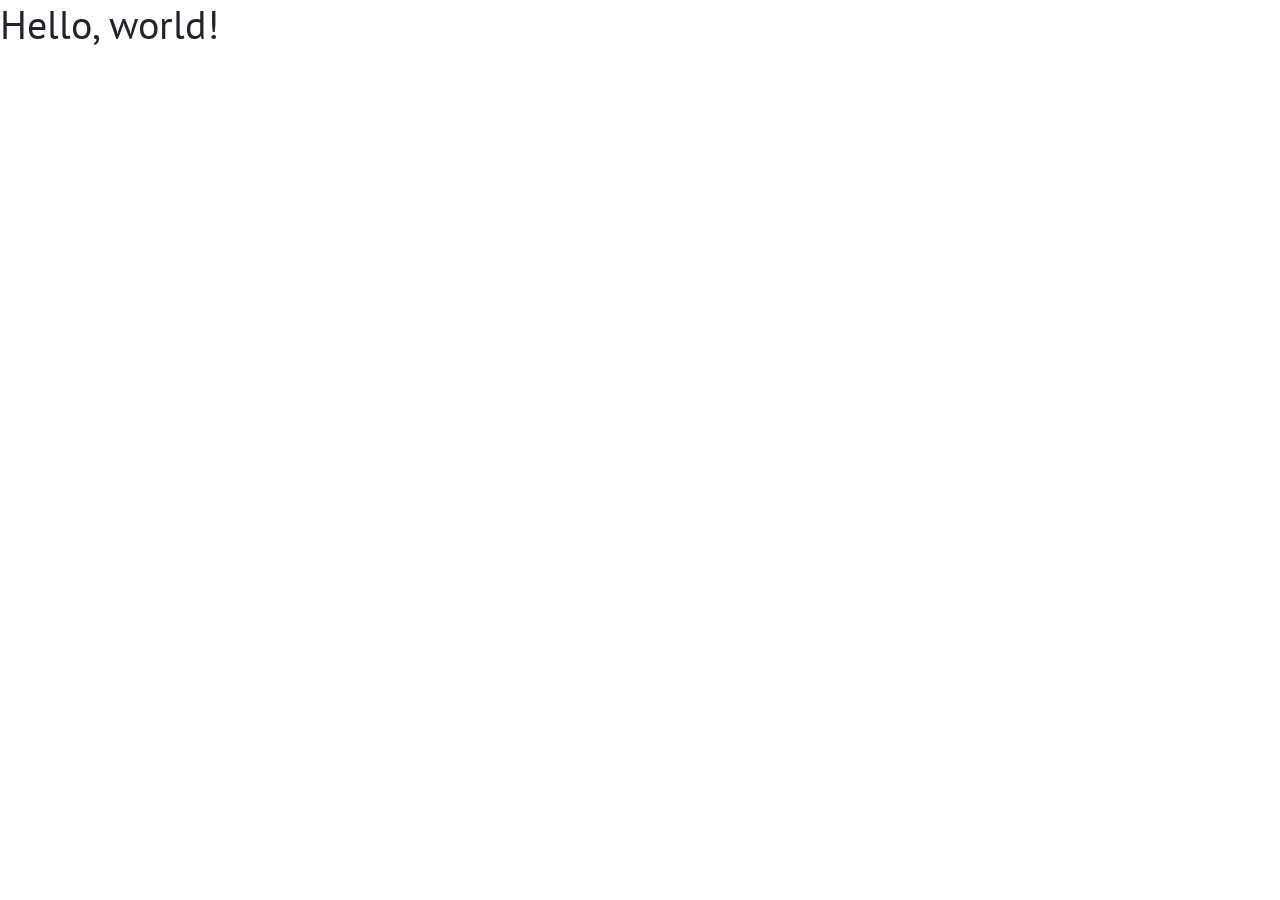
==== index.html @ e53077b6 "initial commit" ====
<!DOCTYPE html>
<html lang="en">
  <head>
    <meta charset="utf-8" />
    <meta name="viewport" content="width=device-width, initial-scale=1" />
    <title>CreaNova Academy</title>

    <!-- google fonts  -->
    <link rel="preconnect" href="https://fonts.googleapis.com" />
    <link rel="preconnect" href="https://fonts.gstatic.com" crossorigin />
    <link
      href="https://fonts.googleapis.com/css2?family=PT+Sans:ital,wght@0,400;0,700;1,400;1,700&display=swap"
      rel="stylesheet"
    />

    <!-- bootstrap cdn  -->
    <link
      href="https://cdn.jsdelivr.net/npm/bootstrap@5.3.8/dist/css/bootstrap.min.css"
      rel="stylesheet"
      integrity="sha384-sRIl4kxILFvY47J16cr9ZwB07vP4J8+LH7qKQnuqkuIAvNWLzeN8tE5YBujZqJLB"
      crossorigin="anonymous"
    />

    <!-- bootstrap icons  -->
    <link
      rel="stylesheet"
      href="https://cdn.jsdelivr.net/npm/bootstrap-icons@1.13.1/font/bootstrap-icons.min.css"
    />

    <!-- external stylesheet  -->
    <link rel="stylesheet" href="style.css" />
  </head>
  <body>
    <h1>Hello, world!</h1>

    <!-- bootstrap cdn js  -->
    <script
      src="https://cdn.jsdelivr.net/npm/bootstrap@5.3.8/dist/js/bootstrap.bundle.min.js"
      integrity="sha384-FKyoEForCGlyvwx9Hj09JcYn3nv7wiPVlz7YYwJrWVcXK/BmnVDxM+D2scQbITxI"
      crossorigin="anonymous"
    ></script>
  </body>
</html>
---- style.css ----
body {
  font-family: "PT Sans", sans-serif;
}
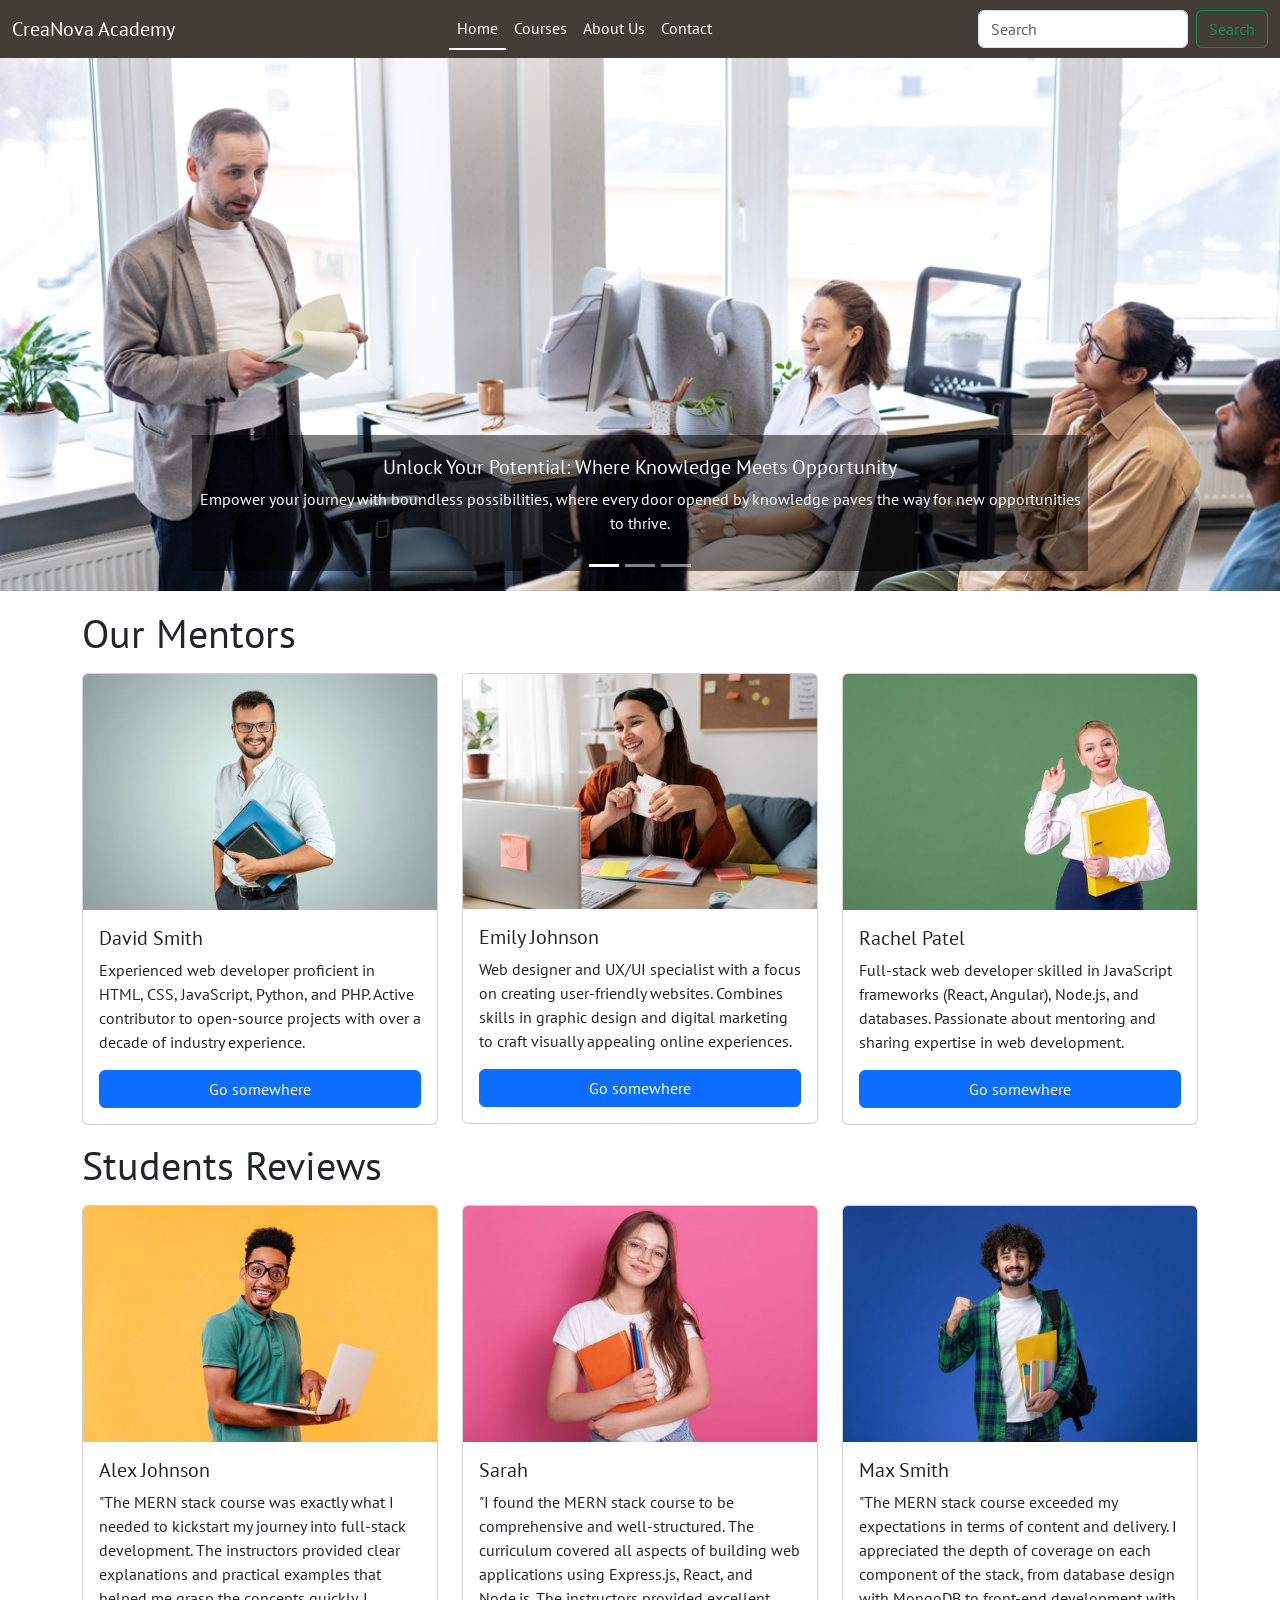
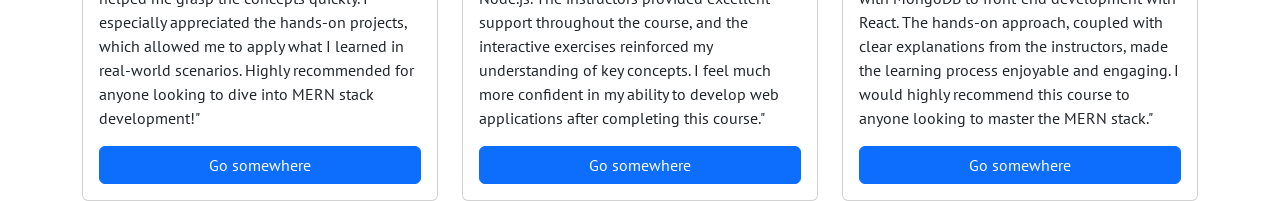
==== commit e56e8490: "added our metors and student review section" ====
--- a/index.html
+++ b/index.html
@@ -31,8 +31,281 @@
     <link rel="stylesheet" href="style.css" />
   </head>
   <body>
-    <h1>Hello, world!</h1>
-
+    <!-- navbar  -->
+    <nav class="navbar navbar-expand-lg bg-navbar">
+      <div class="container-fluid">
+        <!-- brand  -->
+        <a class="navbar-brand" href="#">CreaNova Academy </a>
+
+        <!-- toogler icon  -->
+        <button
+          class="navbar-toggler"
+          type="button"
+          data-bs-toggle="collapse"
+          data-bs-target="#navbarTogglerDemo02"
+          aria-controls="navbarTogglerDemo02"
+          aria-expanded="false"
+          aria-label="Toggle navigation"
+        >
+          <span class="navbar-toggler-icon"></span>
+        </button>
+
+        <div class="collapse navbar-collapse" id="navbarTogglerDemo02">
+          <!-- menu  -->
+          <ul class="navbar-nav mx-auto mb-2 mb-lg-0">
+            <li class="nav-item">
+              <a class="nav-link active" aria-current="page" href="#">Home</a>
+            </li>
+            <li class="nav-item">
+              <a class="nav-link" href="#">Courses </a>
+            </li>
+            <li class="nav-item">
+              <a class="nav-link" href="#">About Us</a>
+            </li>
+            <li class="nav-item">
+              <a class="nav-link" href="#">Contact</a>
+            </li>
+          </ul>
+
+          <!-- search form  -->
+          <form class="d-flex" role="search">
+            <input
+              class="form-control me-2"
+              type="search"
+              placeholder="Search"
+              aria-label="Search"
+            />
+            <button class="btn btn-outline-success" type="submit">
+              Search
+            </button>
+          </form>
+        </div>
+      </div>
+    </nav>
+
+    <!-- slider  -->
+    <div id="slider" class="carousel slide">
+      <!-- indicators  -->
+      <div class="carousel-indicators">
+        <button
+          type="button"
+          data-bs-target="#slider"
+          data-bs-slide-to="0"
+          class="active"
+          aria-current="true"
+          aria-label="Slide 1"
+        ></button>
+
+        <button
+          type="button"
+          data-bs-target="#slider"
+          data-bs-slide-to="1"
+          aria-label="Slide 2"
+        ></button>
+
+        <button
+          type="button"
+          data-bs-target="#slider"
+          data-bs-slide-to="2"
+          aria-label="Slide 3"
+        ></button>
+      </div>
+
+      <!-- carousel inner  -->
+      <div class="carousel-inner">
+        <div class="carousel-item active">
+          <img src="image/slier-image1.png" class="d-block w-100" alt="..." />
+          <div class="carousel-caption d-none d-md-block">
+            <h5>Unlock Your Potential: Where Knowledge Meets Opportunity</h5>
+            <p>
+              Empower your journey with boundless possibilities, where every
+              door opened by knowledge paves the way for new opportunities to
+              thrive.
+            </p>
+          </div>
+        </div>
+
+        <div class="carousel-item">
+          <img src="image/slier-image2.png" class="d-block w-100" alt="..." />
+          <div class="carousel-caption d-none d-md-block">
+            <h5>Inspiring Minds, Igniting Futures</h5>
+            <p>
+              gnite your future through inspired learning, where each lesson
+              sparks the flames of curiosity and fuels the path toward success.
+            </p>
+          </div>
+        </div>
+
+        <div class="carousel-item">
+          <img src="image/slier-image3.png" class="d-block w-100" alt="..." />
+          <div class="carousel-caption d-none d-md-block">
+            <h5>Building Tomorrow's Leaders Today</h5>
+            <p>
+              Shape tomorrow's leaders with us, today, as we cultivate the
+              skills, values, and vision necessary for impactful leadership in
+              an ever-evolving world.
+            </p>
+          </div>
+        </div>
+      </div>
+
+      <!-- previous btn  -->
+      <button
+        class="carousel-control-prev"
+        type="button"
+        data-bs-target="#slider"
+        data-bs-slide="prev"
+      >
+        <span class="carousel-control-prev-icon" aria-hidden="true"></span>
+        <span class="visually-hidden">Previous</span>
+      </button>
+
+      <!-- next btn  -->
+      <button
+        class="carousel-control-next"
+        type="button"
+        data-bs-target="#slider"
+        data-bs-slide="next"
+      >
+        <span class="carousel-control-next-icon" aria-hidden="true"></span>
+        <span class="visually-hidden">Next</span>
+      </button>
+    </div>
+
+    <!-- our mentors section  -->
+    <section id="our-mentors" class="mt-3">
+      <div class="container">
+        <h1>Our Mentors</h1>
+
+        <div class="row">
+          <div class="col-md-6 col-lg-4 mt-2">
+            <div class="card">
+              <img src="image/teacher-1.jpg" class="card-img-top" alt="..." />
+              <div class="card-body">
+                <h5 class="card-title">David Smith</h5>
+                <p class="card-text">
+                  Experienced web developer proficient in HTML, CSS, JavaScript,
+                  Python, and PHP. Active contributor to open-source projects
+                  with over a decade of industry experience.
+                </p>
+                <div class="d-grid">
+                  <a href="#" class="btn btn-primary">Go somewhere</a>
+                </div>
+              </div>
+            </div>
+          </div>
+
+          <div class="col-md-6 col-lg-4 mt-2">
+            <div class="card">
+              <img src="image/teacher-2.jpg" class="card-img-top" alt="..." />
+              <div class="card-body">
+                <h5 class="card-title">Emily Johnson</h5>
+                <p class="card-text">
+                  Web designer and UX/UI specialist with a focus on creating
+                  user-friendly websites. Combines skills in graphic design and
+                  digital marketing to craft visually appealing online
+                  experiences.
+                </p>
+                <div class="d-grid">
+                  <a href="#" class="btn btn-primary">Go somewhere</a>
+                </div>
+              </div>
+            </div>
+          </div>
+
+          <div class="col-md-6 col-lg-4 mt-2">
+            <div class="card">
+              <img src="image/teacher-3.jpg" class="card-img-top" alt="..." />
+              <div class="card-body">
+                <h5 class="card-title">Rachel Patel</h5>
+                <p class="card-text">
+                  Full-stack web developer skilled in JavaScript frameworks
+                  (React, Angular), Node.js, and databases. Passionate about
+                  mentoring and sharing expertise in web development.
+                </p>
+                <div class="d-grid">
+                  <a href="#" class="btn btn-primary">Go somewhere</a>
+                </div>
+              </div>
+            </div>
+          </div>
+        </div>
+      </div>
+    </section>
+
+    <!-- student review  -->
+    <section id="student-review" class="mt-3">
+      <div class="container">
+        <h1>Students Reviews</h1>
+
+        <div class="row">
+          <div class="col-md-6 col-lg-4 mt-2">
+            <div class="card">
+              <img src="image/student-1.jpg" class="card-img-top" alt="..." />
+              <div class="card-body">
+                <h5 class="card-title">Alex Johnson</h5>
+                <p class="card-text">
+                  "The MERN stack course was exactly what I needed to kickstart
+                  my journey into full-stack development. The instructors
+                  provided clear explanations and practical examples that helped
+                  me grasp the concepts quickly. I especially appreciated the
+                  hands-on projects, which allowed me to apply what I learned in
+                  real-world scenarios. Highly recommended for anyone looking to
+                  dive into MERN stack development!"
+                </p>
+                <div class="d-grid">
+                  <a href="#" class="btn btn-primary">Go somewhere</a>
+                </div>
+              </div>
+            </div>
+          </div>
+
+          <div class="col-md-6 col-lg-4 mt-2">
+            <div class="card">
+              <img src="image/student-2.jpg" class="card-img-top" alt="..." />
+              <div class="card-body">
+                <h5 class="card-title">Sarah</h5>
+                <p class="card-text">
+                  "I found the MERN stack course to be comprehensive and
+                  well-structured. The curriculum covered all aspects of
+                  building web applications using Express.js, React, and
+                  Node.js. The instructors provided excellent support throughout
+                  the course, and the interactive exercises reinforced my
+                  understanding of key concepts. I feel much more confident in
+                  my ability to develop web applications after completing this
+                  course."
+                </p>
+                <div class="d-grid">
+                  <a href="#" class="btn btn-primary">Go somewhere</a>
+                </div>
+              </div>
+            </div>
+          </div>
+
+          <div class="col-md-6 col-lg-4 mt-2">
+            <div class="card">
+              <img src="image/student-3.jpg" class="card-img-top" alt="..." />
+              <div class="card-body">
+                <h5 class="card-title">Max Smith</h5>
+                <p class="card-text">
+                  "The MERN stack course exceeded my expectations in terms of
+                  content and delivery. I appreciated the depth of coverage on
+                  each component of the stack, from database design with MongoDB
+                  to front-end development with React. The hands-on approach,
+                  coupled with clear explanations from the instructors, made the
+                  learning process enjoyable and engaging. I would highly
+                  recommend this course to anyone looking to master the MERN
+                  stack."
+                </p>
+                <div class="d-grid">
+                  <a href="#" class="btn btn-primary">Go somewhere</a>
+                </div>
+              </div>
+            </div>
+          </div>
+        </div>
+      </div>
+    </section>
     <!-- bootstrap cdn js  -->
     <script
       src="https://cdn.jsdelivr.net/npm/bootstrap@5.3.8/dist/js/bootstrap.bundle.min.js"
--- a/style.css
+++ b/style.css
@@ -1,3 +1,26 @@
 body {
   font-family: "PT Sans", sans-serif;
 }
+
+.bg-navbar {
+  background-color: #423e37;
+}
+
+.navbar a {
+  color: #fff;
+}
+.navbar a:hover {
+  color: #fff;
+}
+.active {
+  color: #fff !important;
+  border-bottom: 2px solid #fff;
+}
+.nav-link:hover {
+  border-bottom: 2px solid #fff;
+}
+
+/* slider  */
+.carousel-caption {
+  background-color: rgba(0, 0, 0, 0.5);
+}
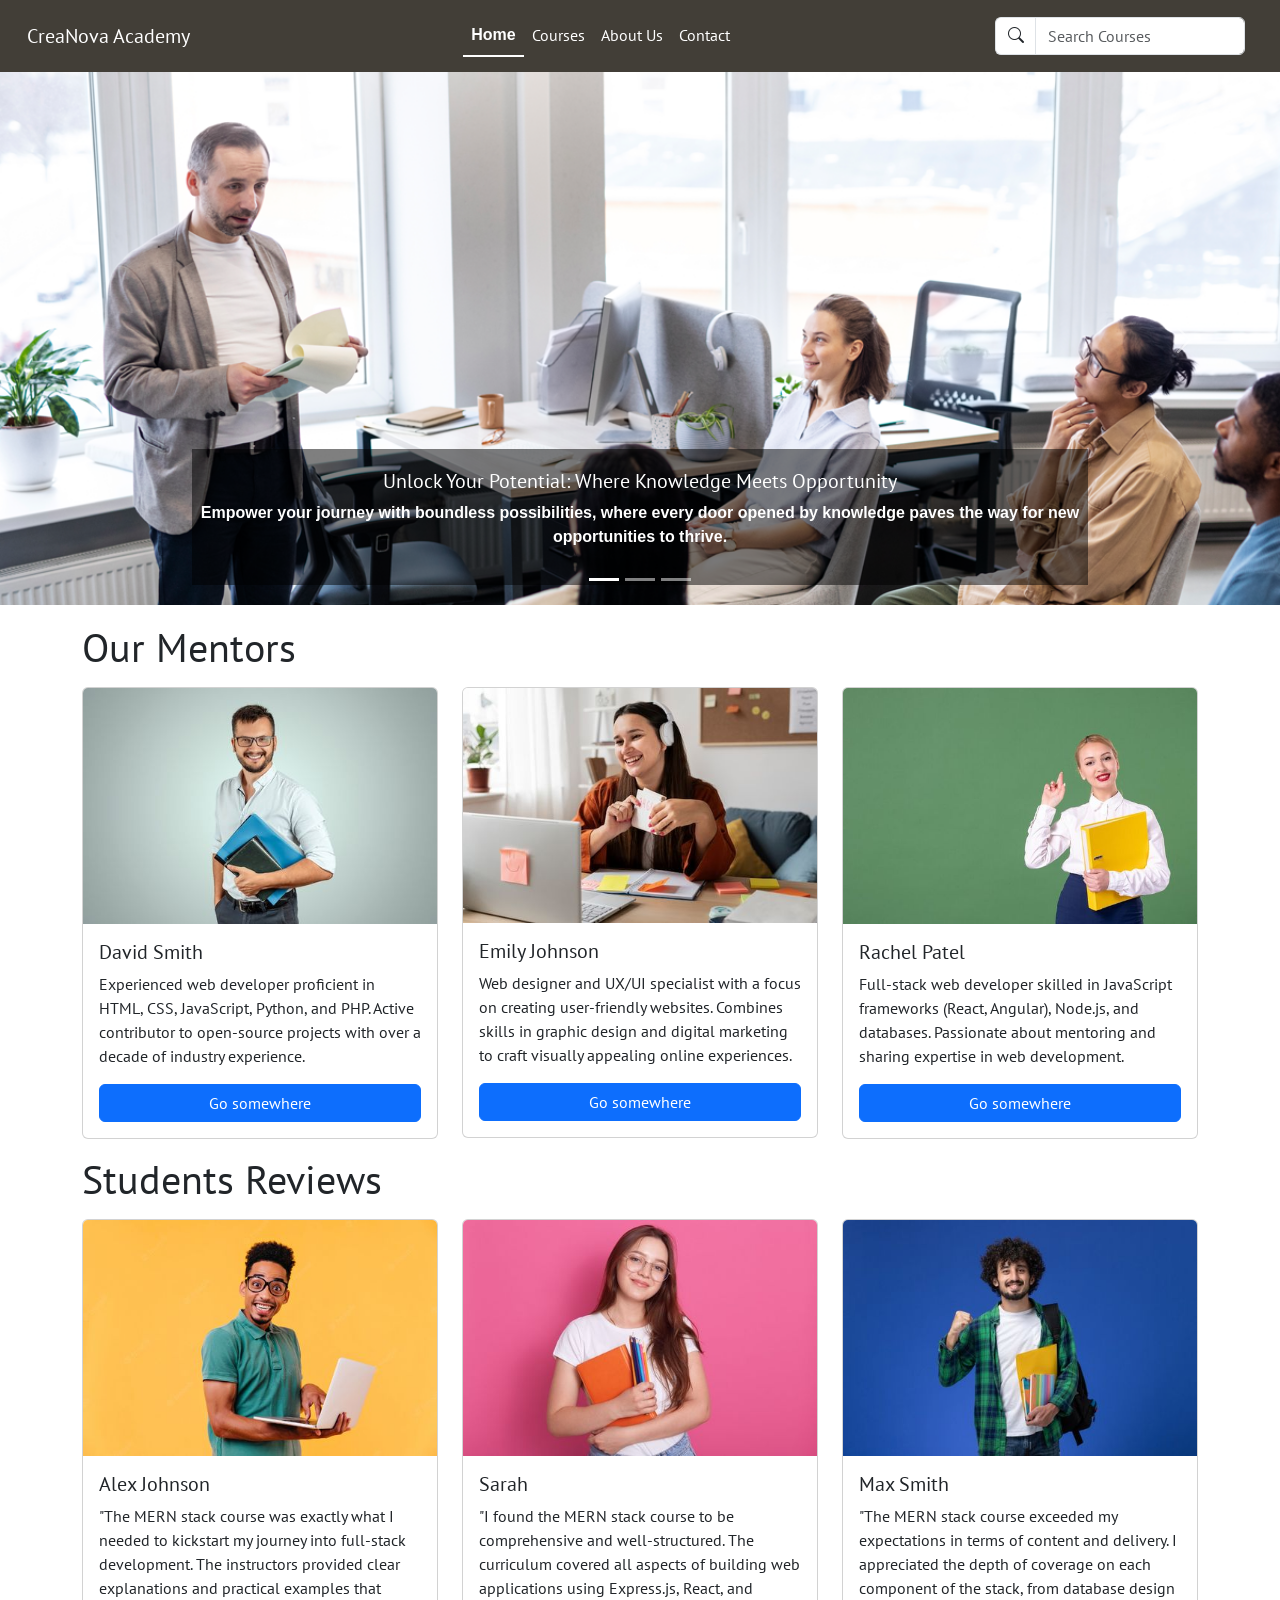
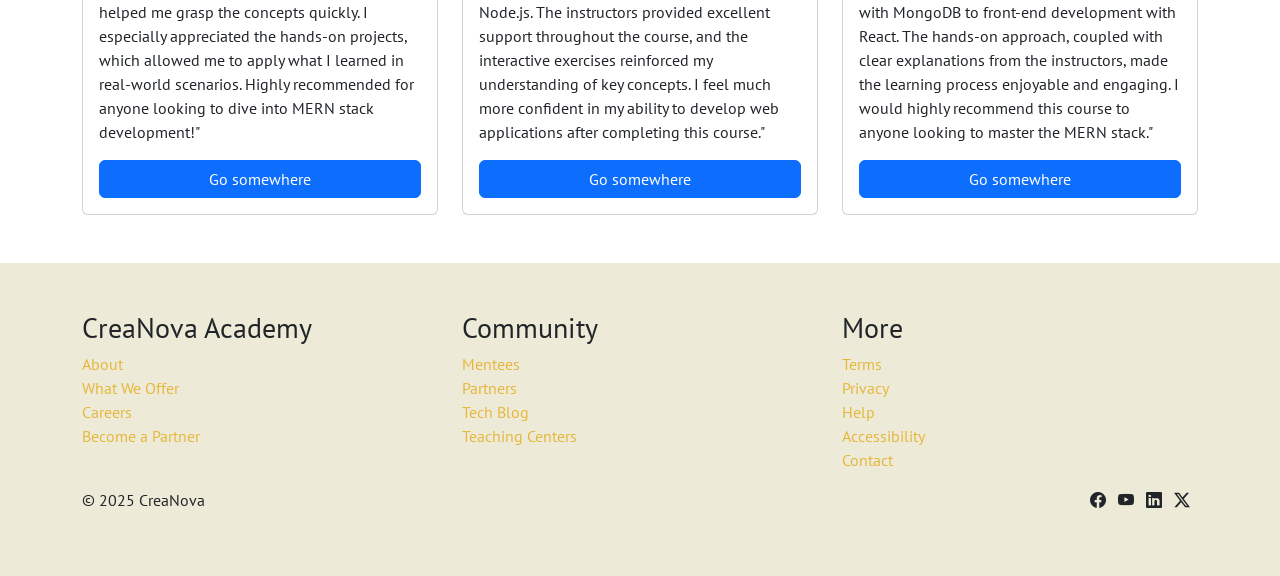
==== commit d3e05f60: "add page" ====
--- a/index.html
+++ b/index.html
@@ -54,30 +54,38 @@
           <!-- menu  -->
           <ul class="navbar-nav mx-auto mb-2 mb-lg-0">
             <li class="nav-item">
-              <a class="nav-link active" aria-current="page" href="#">Home</a>
+              <a class="nav-link active" aria-current="page" href="index.html"
+                >Home</a
+              >
             </li>
             <li class="nav-item">
-              <a class="nav-link" href="#">Courses </a>
+              <a class="nav-link" href="courses.html">Courses </a>
             </li>
             <li class="nav-item">
-              <a class="nav-link" href="#">About Us</a>
+              <a class="nav-link" href="about.html">About Us</a>
             </li>
             <li class="nav-item">
-              <a class="nav-link" href="#">Contact</a>
+              <a class="nav-link" href="contact.html">Contact</a>
             </li>
           </ul>
 
           <!-- search form  -->
           <form class="d-flex" role="search">
-            <input
-              class="form-control me-2"
-              type="search"
-              placeholder="Search"
-              aria-label="Search"
-            />
-            <button class="btn btn-outline-success" type="submit">
+            <div class="input-group">
+              <span class="input-group-text bg-white border-end-0">
+                <i class="bi bi-search bi-primary"></i>
+              </span>
+              <input
+                class="form-control me-2"
+                type="search"
+                placeholder="Search Courses"
+                aria-label="Search"
+              />
+
+              <!-- <button class="btn btn-outline-success" type="submit">
               Search
-            </button>
+            </button> -->
+            </div>
           </form>
         </div>
       </div>
@@ -306,6 +314,78 @@
         </div>
       </div>
     </section>
+
+    <!-- footer section  -->
+    <footer class="bg-footer mt-5">
+      <div class="container py-5">
+        <div class="row">
+          <div class="col-md-4">
+            <div class="text-center text-md-start">
+              <h3>CreaNova Academy</h3>
+              <ul class="list-unstyled">
+                <li><a href="#" class="text-decoration-none">About</a></li>
+                <li>
+                  <a href="#" class="text-decoration-none">What We Offer</a>
+                </li>
+                <li><a href="#" class="text-decoration-none">Careers</a></li>
+                <li>
+                  <a href="#" class="text-decoration-none">Become a Partner</a>
+                </li>
+              </ul>
+            </div>
+          </div>
+
+          <div class="col-md-4">
+            <div class="text-center text-md-start">
+              <h3>Community</h3>
+              <ul class="list-unstyled">
+                <li><a href="#" class="text-decoration-none">Mentees</a></li>
+                <li>
+                  <a href="#" class="text-decoration-none">Partners</a>
+                </li>
+                <li><a href="#" class="text-decoration-none">Tech Blog</a></li>
+                <li>
+                  <a href="#" class="text-decoration-none">Teaching Centers</a>
+                </li>
+              </ul>
+            </div>
+          </div>
+
+          <div class="col-md-4">
+            <div class="text-center text-md-start">
+              <h3>More</h3>
+              <ul class="list-unstyled">
+                <li><a href="#" class="text-decoration-none">Terms</a></li>
+                <li>
+                  <a href="#" class="text-decoration-none">Privacy</a>
+                </li>
+                <li><a href="#" class="text-decoration-none">Help</a></li>
+                <li>
+                  <a href="#" class="text-decoration-none">Accessibility</a>
+                </li>
+                <li>
+                  <a href="#" class="text-decoration-none">Contact</a>
+                </li>
+              </ul>
+            </div>
+          </div>
+        </div>
+
+        <div class="row">
+          <div class="col-md-6">
+            <p class="text-center text-md-start">&copy; 2025 CreaNova</p>
+          </div>
+          <div class="col-md-6">
+            <div class="social-icons text-center text-md-end">
+              <i class="bi bi-facebook me-2"></i>
+              <i class="bi bi-youtube me-2"></i>
+              <i class="bi bi-linkedin me-2"></i>
+              <i class="bi bi-twitter-x me-2"></i>
+            </div>
+          </div>
+        </div>
+      </div>
+    </footer>
     <!-- bootstrap cdn js  -->
     <script
       src="https://cdn.jsdelivr.net/npm/bootstrap@5.3.8/dist/js/bootstrap.bundle.min.js"
--- a/style.css
+++ b/style.css
@@ -1,9 +1,15 @@
+html {
+  scroll-behavior: smooth;
+}
 body {
   font-family: "PT Sans", sans-serif;
 }
 
 .bg-navbar {
   background-color: #423e37;
+}
+.navbar {
+  padding: 15px;
 }
 
 .navbar a {
@@ -14,13 +20,35 @@
 }
 .active {
   color: #fff !important;
+  font-weight: bold;
   border-bottom: 2px solid #fff;
 }
 .nav-link:hover {
   border-bottom: 2px solid #fff;
 }
 
+.underline-text {
+  border-bottom: 1px solid rgba(0, 0, 0, 0.2);
+  display: block;
+  padding-bottom: 25px;
+}
 /* slider  */
 .carousel-caption {
   background-color: rgba(0, 0, 0, 0.5);
 }
+
+.bi-joystick {
+  color: #e7b281;
+}
+.form-control {
+  outline: none;
+}
+
+/* footer section  */
+.bg-footer {
+  background-color: #edebd7;
+}
+
+footer a {
+  color: #e6b73c;
+}
